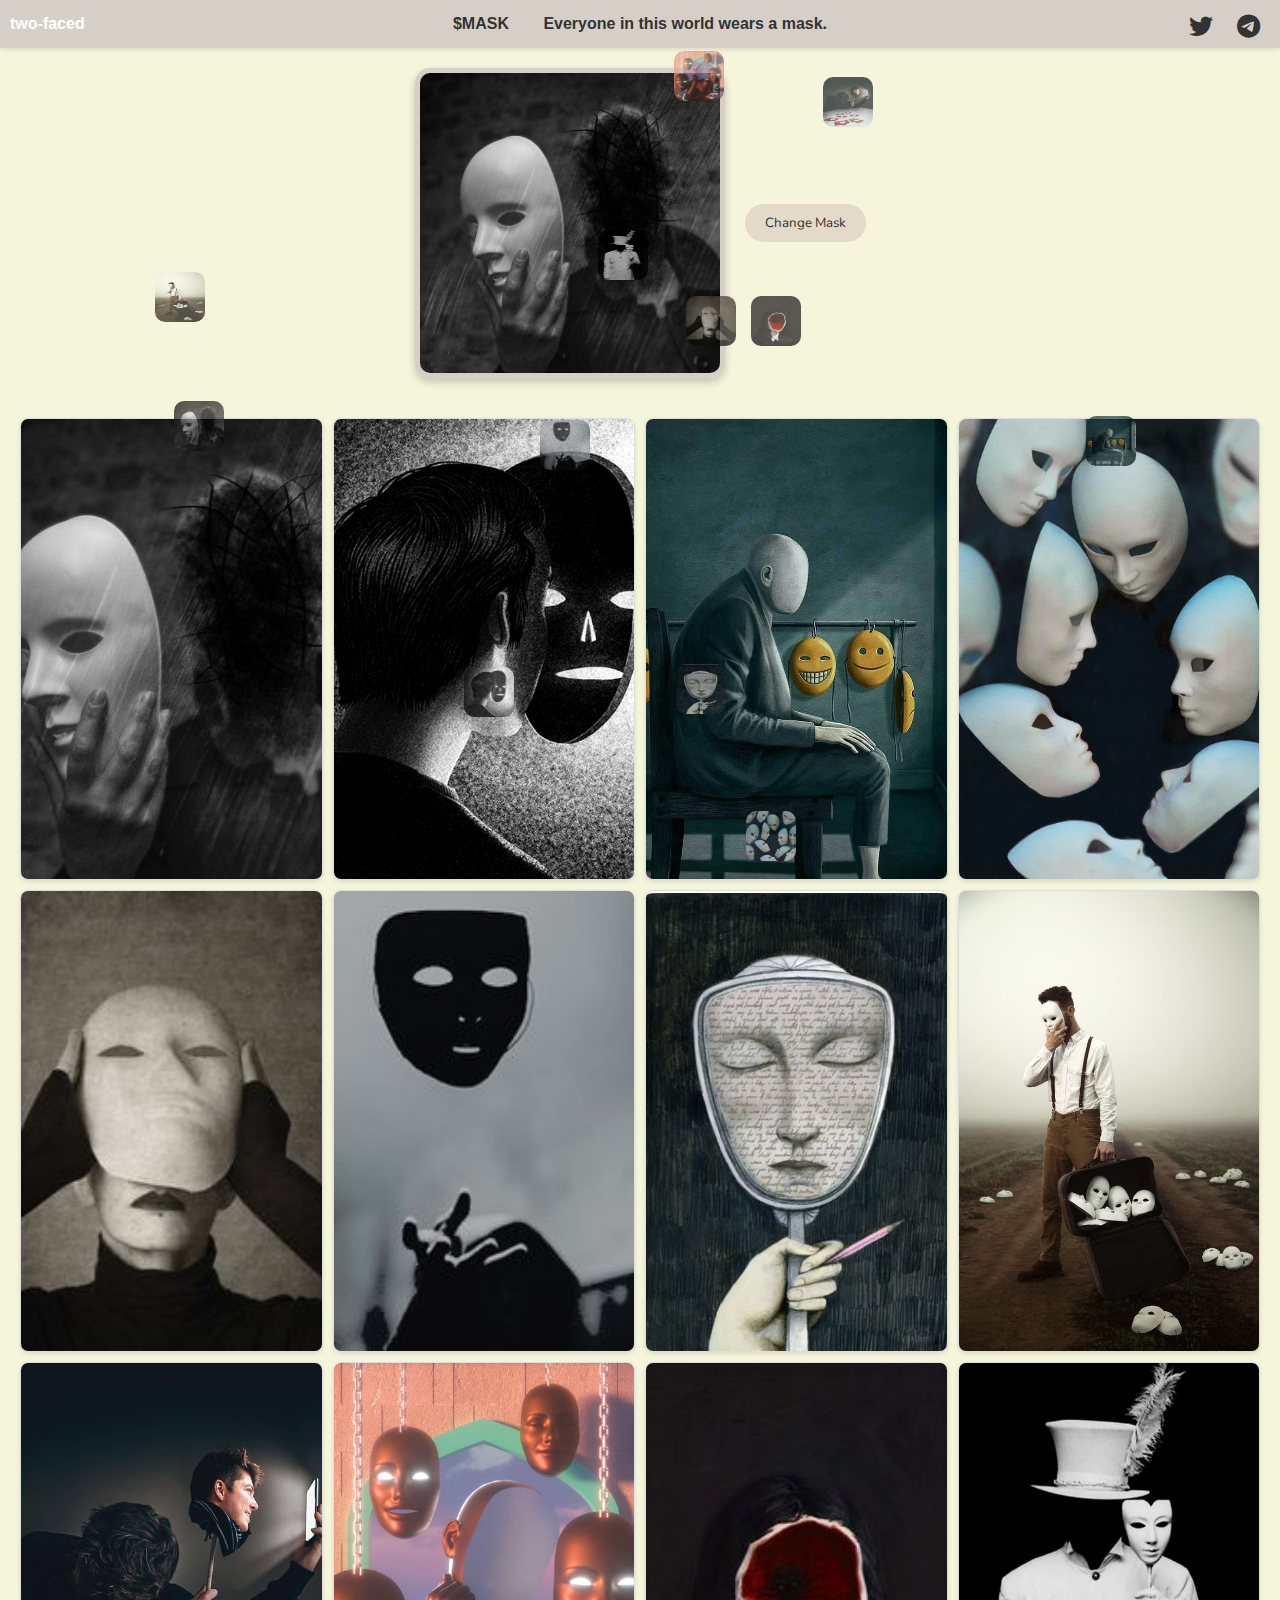
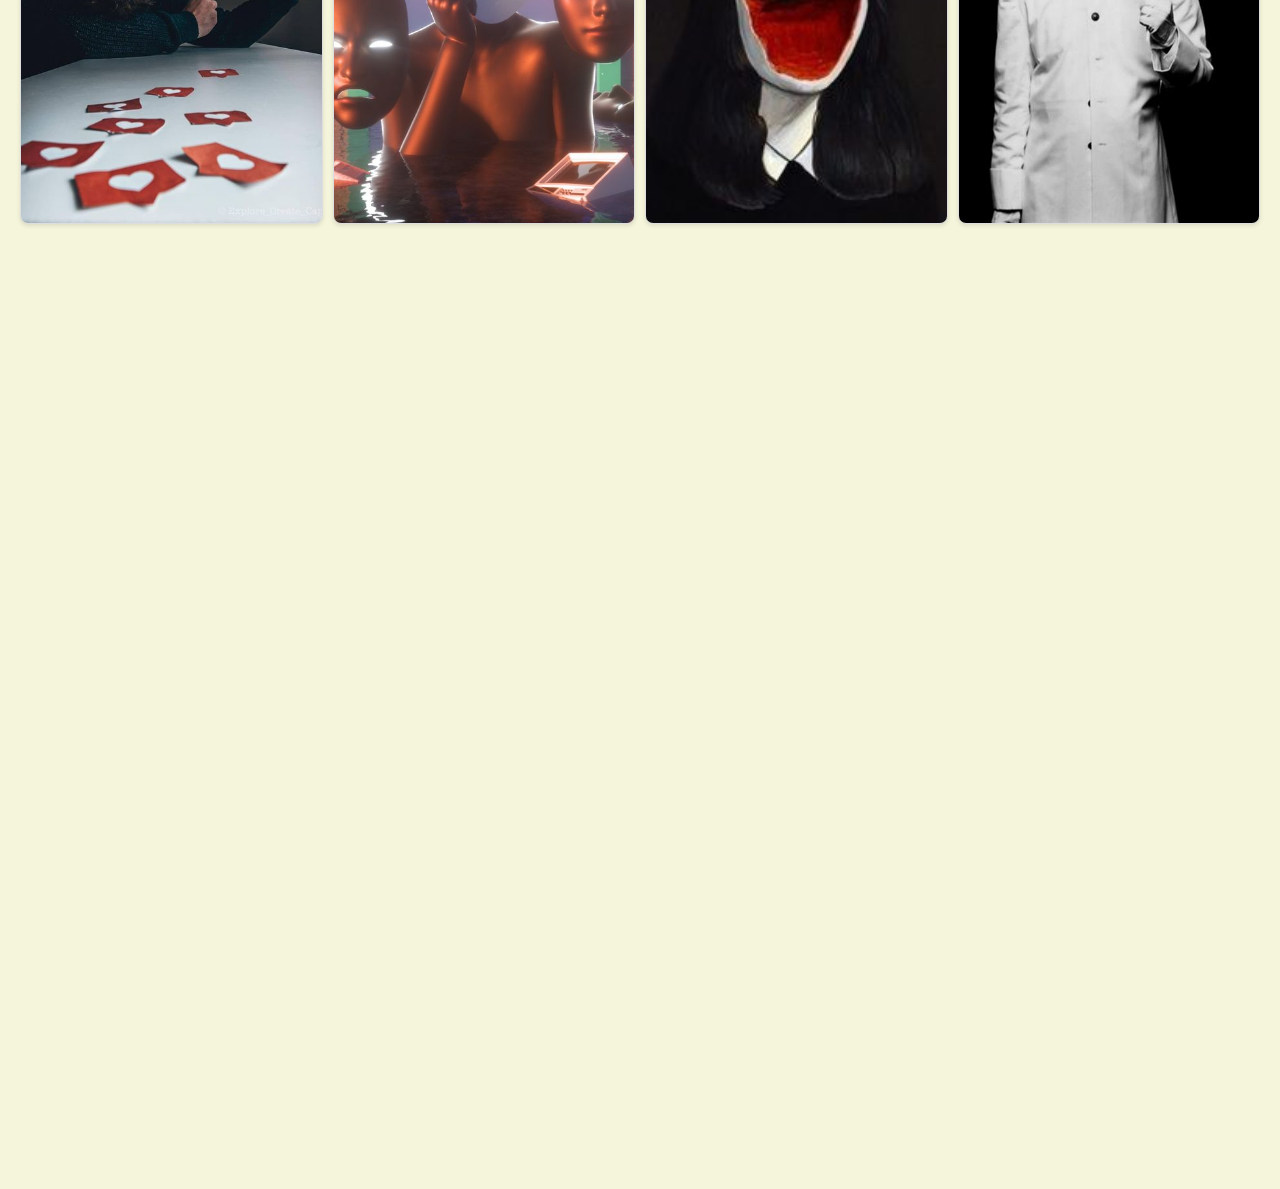
==== index.html @ a631596d "Add files via upload" ====
<!DOCTYPE html>
<html lang="en">
<head>
    <meta charset="UTF-8">
    <meta name="viewport" content="width=device-width, initial-scale=1.0">
    <title>Double</title>
    <link rel="stylesheet" href="styles.css">
    <link rel="stylesheet" href="https://cdnjs.cloudflare.com/ajax/libs/font-awesome/6.0.0-beta3/css/all.min.css">
    <link rel="stylesheet" href="https://fonts.googleapis.com/css2?family=Nunito:wght@400;600&display=swap">
    <script src="script.js" defer></script> <!-- Link to your JavaScript file -->
</head>
<body>
    <body class="custom-bg">

    <header>
        <div class="header-left">two-faced</div>
        <nav class="header-center">
            <a href="index.html">$MASK</a>
            <a href=>Everyone in this world wears a mask.</a>
        </nav>
        <div class="header-right">
            <a href="https://x.com/mask_coin_" target="_blank" class="social-icon"><i class="fab fa-twitter"></i></a>
            <a href="https://t.me/+KVWKklrpni8zNDg0" target="_blank" class="social-icon"><i class="fab fa-telegram"></i></a>
        </div>
    </header>
    <main>
        <div class="image-section">
            <img id="mediator-image" src="images/med1.jpg" alt="Meditation Image">
            <button class="change-mediator-btn" id="change-mediator-btn">Change Mask</button>
        </div>
        <div class="image-grid">
            <!-- 4x5 grid of image spots -->
            <div class="grid-item"><img src="images/med1.jpg" alt="Image 1"></div>
            <div class="grid-item"><img src="images/med2.jpg" alt="Image 2"></div>
            <div class="grid-item"><img src="images/med3.jpg" alt="Image 3"></div>
            <div class="grid-item"><img src="images/med4.jpg" alt="Image 4"></div>
            <div class="grid-item"><img src="images/med5.jpg" alt="Image 5"></div>
            <div class="grid-item"><img src="images/med6.jpg" alt="Image 6"></div>
            <div class="grid-item"><img src="images/med13.jpeg" alt="Image 7"></div>
            <div class="grid-item"><img src="images/med8.jpg" alt="Image 8"></div>
            <div class="grid-item"><img src="images/med9.jpg" alt="Image 9"></div>
            <div class="grid-item"><img src="images/med10.jpg" alt="Image 10"></div>
            <div class="grid-item"><img src="images/med11.jpg" alt="Image 11"></div>
            <div class="grid-item"><img src="images/med12.jpg" alt="Image 12"></div>

        </div>
        <div class="floating-images"></div> <!-- Container for floating images -->
    </main>
</body>
</html>
---- styles.css ----
/* Custom background class */
.custom-bg {
    background-image: url('images/giphy.gif'); /* Replace 'your-image.jpg' with the path to your background image */
    background-size: cover;
    background-position: center;
    background-repeat: repeat;
    height: 100vh; /* Full viewport height */
    margin: 0;
    padding: 0;
    font-family: Arial, sans-serif;
    color: white;
}
body {
    margin: 0;
    font-family: 'Nunito', sans-serif; /* Apply Nunito font */
    background-color: #F5F5DC; /* Soft Beige */
}

header {
    display: flex;
    justify-content: space-between;
    align-items: center;
    padding: 10px;
    background-color: #D6CFC7; /* Warm Sand */
    box-shadow: 0 2px 4px rgba(0, 0, 0, 0.1);
}

.header-left {
    flex: 1;
    font-weight: 600; /* Bolder for emphasis */
}

.header-center {
    flex: 2;
    text-align: center;
}

.header-center a {
    margin: 0 15px;
    text-decoration: none;
    color: #333;
    font-weight: 600; /* Bolder for emphasis */
}

.header-right {
    flex: 1;
    text-align: right;
}

.header-right .social-icon {
    margin: 0 10px;
    text-decoration: none;
    color: #333;
    font-size: 1.5em; /* Adjust size as needed */
}

.header-right .social-icon i {
    vertical-align: middle;
}

.image-section {
    display: flex;
    align-items: center;
    justify-content: center;
    padding: 20px;
}

.image-section img {
    max-width: 300px; /* Adjust size as needed */
    height: auto;
    border-radius: 15px; /* Rounded corners */
    border: 5px solid #D6CFC7; /* Border color matching Warm Sand */
    box-shadow: 0 4px 8px rgba(0, 0, 0, 0.2); /* Shadow for depth */
    transition: transform 0.3s ease, box-shadow 0.3s ease; /* Smooth transition for hover effect */
}

.image-section img:hover {
    transform: scale(1.05); /* Slight zoom effect on hover */
    box-shadow: 0 6px 12px rgba(0, 0, 0, 0.3); /* Deeper shadow on hover */
}

.change-mediator-btn {
    background-color: #E3DAC9; /* Soft Almond */
    color: #333;
    border: none;
    border-radius: 25px;
    padding: 10px 20px;
    cursor: pointer;
    margin-left: 20px;
    font-family: 'Nunito', sans-serif; /* Consistent font */
}

.image-grid {
    display: grid;
    grid-template-columns: repeat(4, 1fr);
    grid-template-rows: repeat(5, 1fr);
    gap: 10px;
    padding: 20px;
}

.grid-item {
    background-color: #FFFDD0; /* Cream */
    border: 1px solid #ddd;
    display: flex;
    align-items: center;
    justify-content: center;
    overflow: hidden;
    border-radius: 8px; /* Rounded corners for grid items */
    box-shadow: 0 2px 4px rgba(0, 0, 0, 0.1); /* Subtle shadow for depth */
}

.grid-item img {
    width: 100%; /* Make images responsive */
    height: 100%;
    object-fit: cover; /* Cover the grid item without distortion */
}

.video-section {
    display: flex;
    justify-content: center;
    align-items: center;
    height: calc(100vh - 60px); /* Full viewport height minus header height */
    padding: 20px;
    box-sizing: border-box; /* Include padding in the height calculation */
}

iframe {
    width: 80vw; /* 80% of viewport width */
    height: 45vw; /* Aspect ratio 16:9 */
    max-width: 100%;
    max-height: 100%;
    border-radius: 15px; /* Optional: Rounded corners for the iframe */
    box-shadow: 0 4px 8px rgba(0, 0, 0, 0.2); /* Optional: Shadow for depth */
}

.floating-images {
    position: absolute;
    top: 0;
    left: 0;
    width: 100%;
    height: 100%;
    pointer-events: none; /* Allow clicks to pass through */
    overflow: hidden; /* Hide overflow to keep images within viewport */
}

.floating-images img {
    position: absolute;
    width: 50px; /* Small size */
    height: 50px; /* Small size */
    opacity: 0.7;
    border-radius: 10px;
    animation: float 10s infinite linear;
}

/* Keyframes for floating animation */
@keyframes float {
    0% {
        transform: translateY(0) translateX(0) rotate(0);
    }
    50% {
        transform: translateY(-100vh) translateX(100vw) rotate(360deg);
    }
    100% {
        transform: translateY(0) translateX(0) rotate(720deg);
    }
}
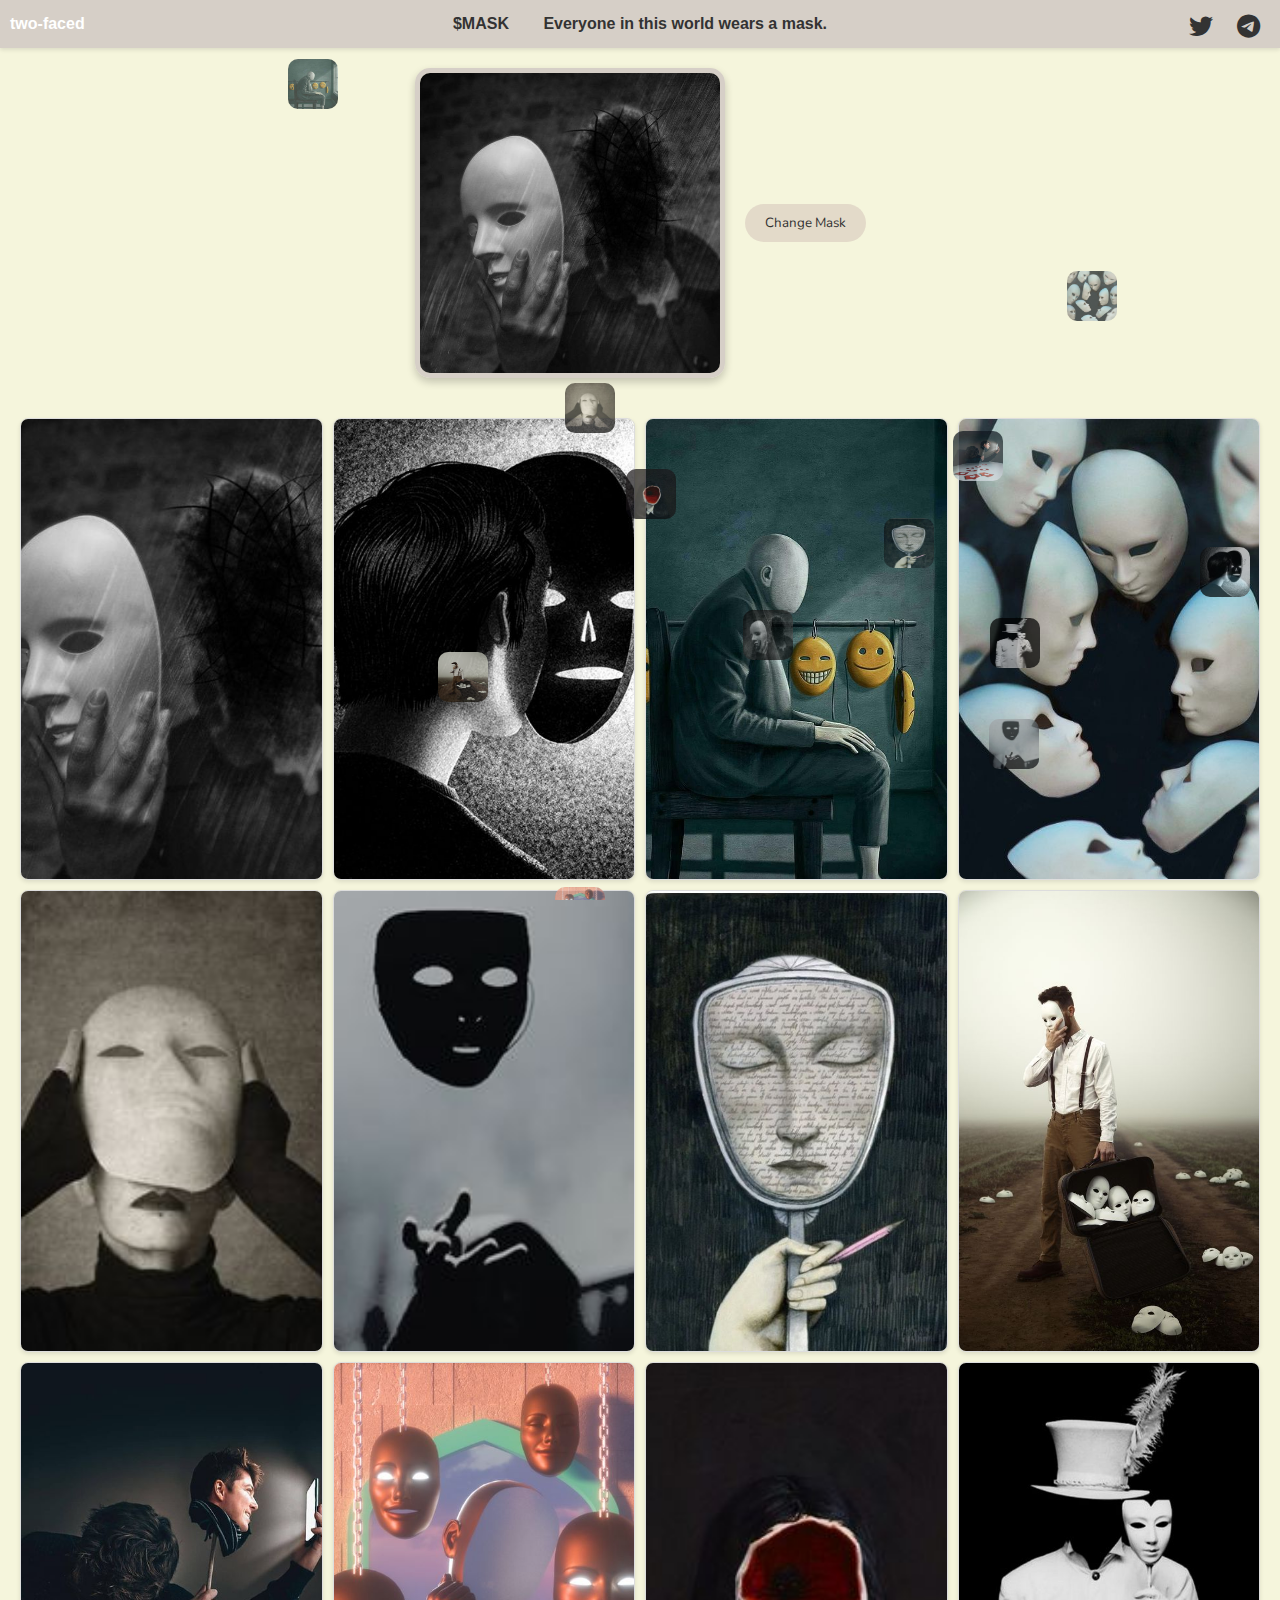
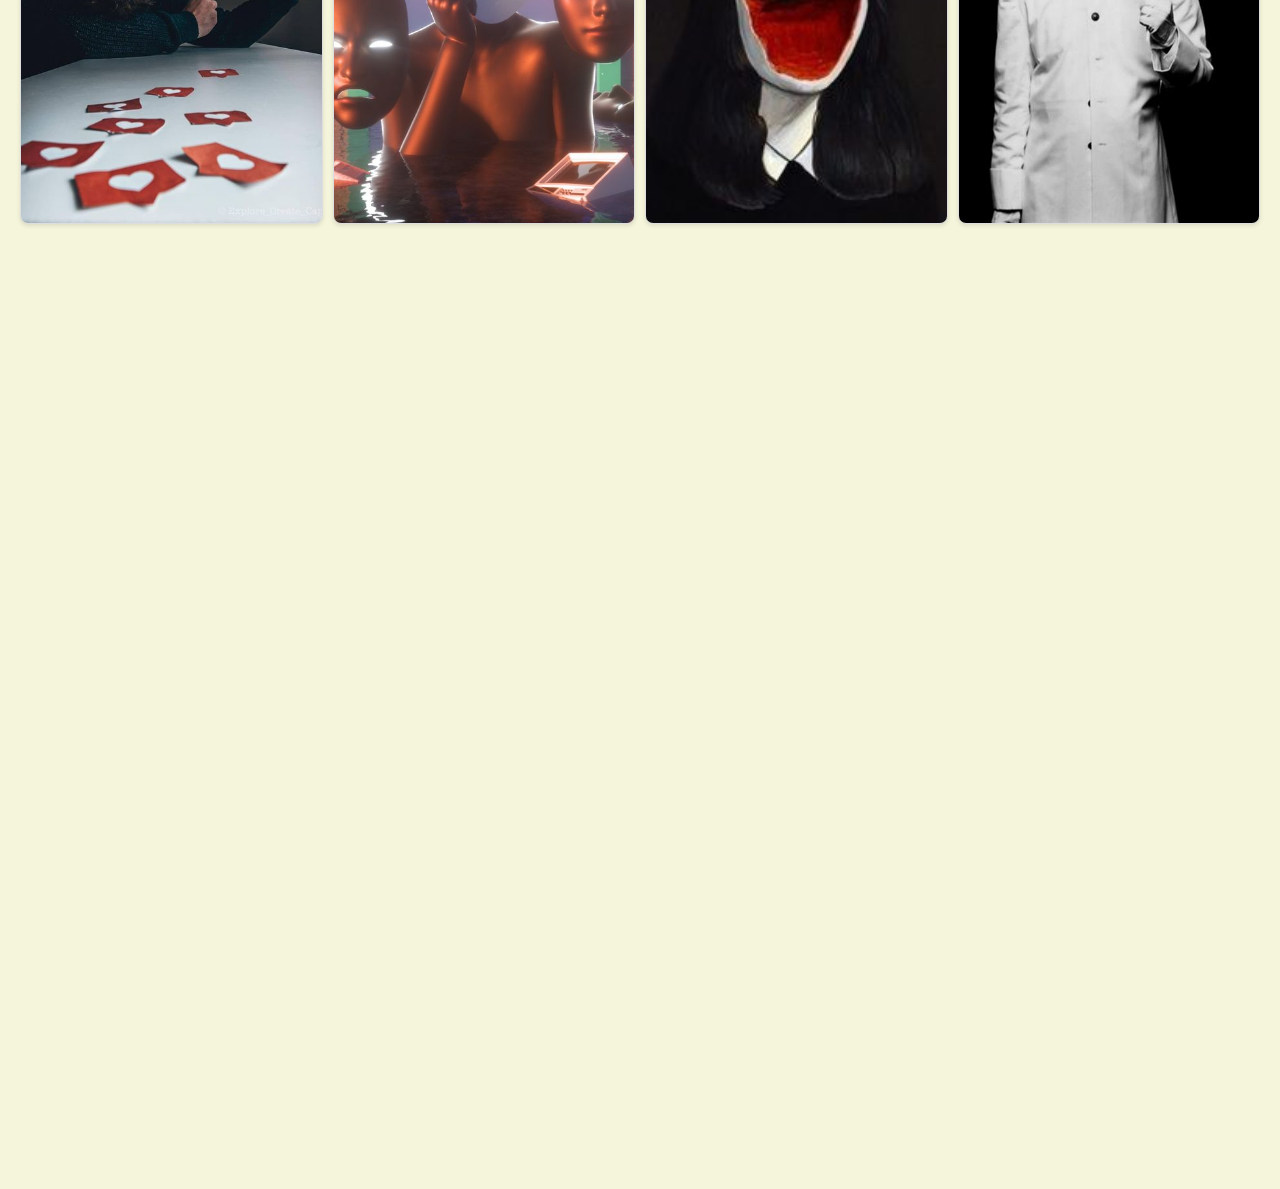
==== commit 4203bf39: "Update index.html" ====
--- a/index.html
+++ b/index.html
@@ -19,8 +19,8 @@
             <a href=>Everyone in this world wears a mask.</a>
         </nav>
         <div class="header-right">
-            <a href="https://x.com/mask_coin_" target="_blank" class="social-icon"><i class="fab fa-twitter"></i></a>
-            <a href="https://t.me/+KVWKklrpni8zNDg0" target="_blank" class="social-icon"><i class="fab fa-telegram"></i></a>
+            <a href="https://x.com/double_faced_c" target="_blank" class="social-icon"><i class="fab fa-twitter"></i></a>
+            <a href="https://t.me/+k7as5xIh071lZWFk" target="_blank" class="social-icon"><i class="fab fa-telegram"></i></a>
         </div>
     </header>
     <main>
